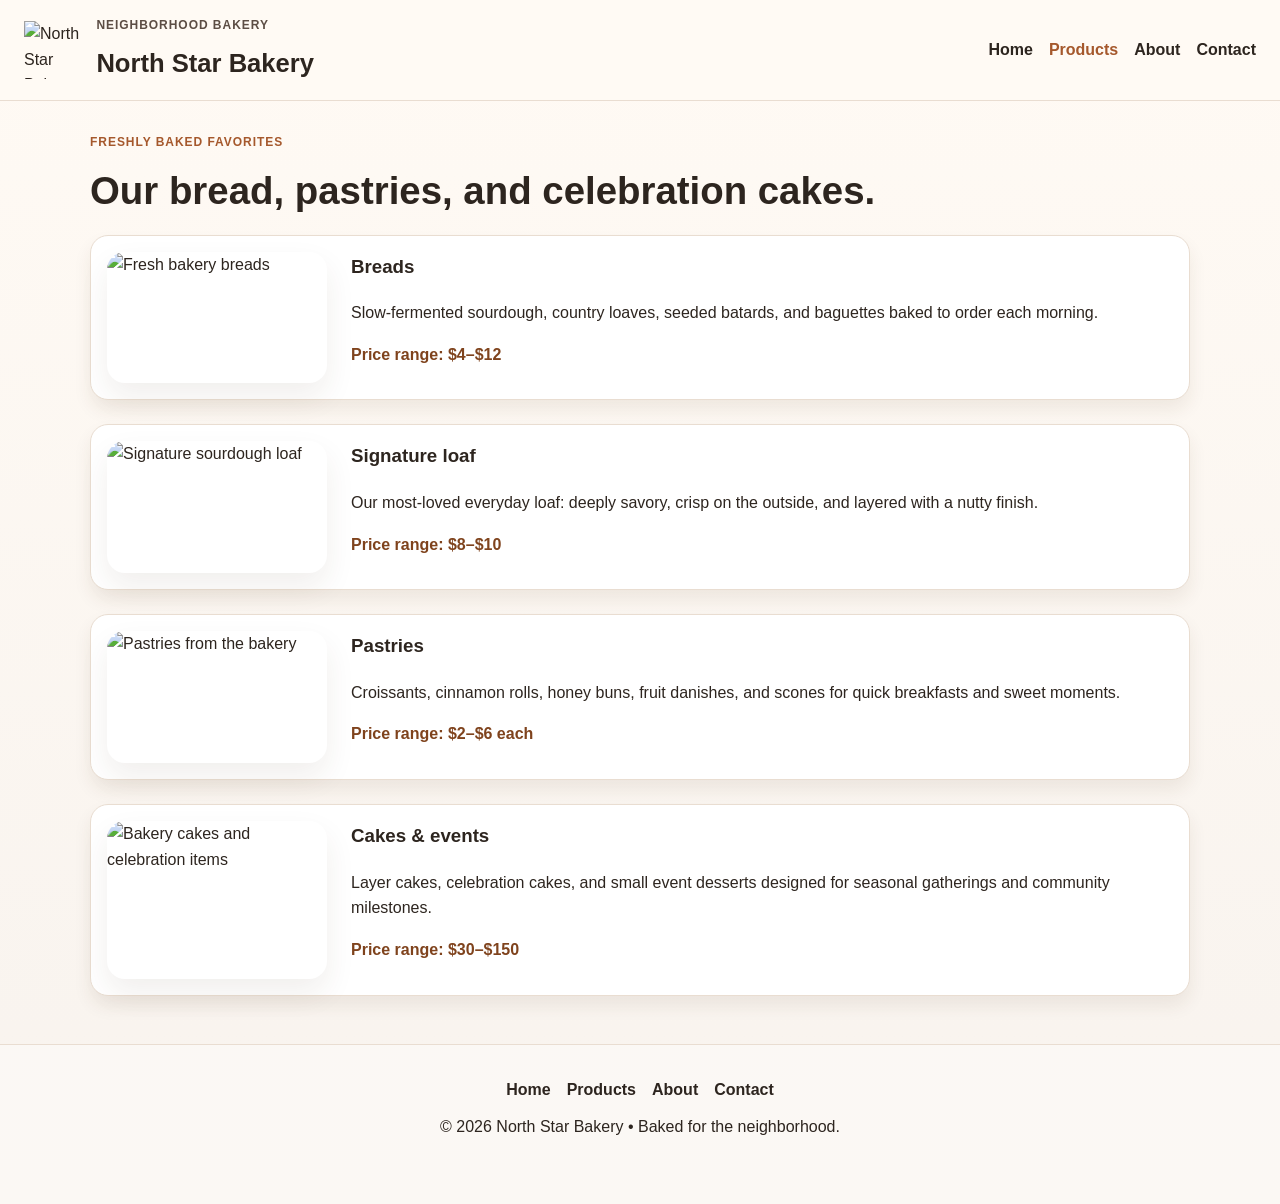
==== products.html @ 745a5985 "Create the North Star Bakery website with home, products, about, and contact pages." ====
<!doctype html>
<html lang="en">
<head>
  <meta charset="utf-8" />
  <meta name="viewport" content="width=device-width,initial-scale=1" />
  <meta name="description" content="View our breads, pastries, and cakes at North Star Bakery." />
  <title>North Star Bakery | Products</title>
  <link rel="stylesheet" href="css/styles.css" />
</head>
<body>
  <header class="site-header">
    <div class="brand-wrap">
      <img src="bakery-logo.png" alt="North Star Bakery logo" class="logo" />
      <div class="brand-copy">
        <p class="eyebrow">Neighborhood bakery</p>
        <h1>North Star Bakery</h1>
      </div>
    </div>

    <nav class="main-nav" aria-label="Main navigation">
      <a href="index.html">Home</a>
      <a href="products.html" class="active">Products</a>
      <a href="about.html">About</a>
      <a href="contact.html">Contact</a>
    </nav>
  </header>

  <main class="container page-content">
    <section class="page-intro">
      <p class="eyebrow accent">Freshly baked favorites</p>
      <h2>Our bread, pastries, and celebration cakes.</h2>
    </section>

    <section class="product-list">
      <article class="product-card">
        <img src="bakery-bread.jpg" alt="Fresh bakery breads" class="product-image" />
        <div>
          <h3>Breads</h3>
          <p>Slow-fermented sourdough, country loaves, seeded batards, and baguettes baked to order each morning.</p>
          <p class="price-range">Price range: $4–$12</p>
        </div>
      </article>

      <article class="product-card">
        <img src="bakery-signature-loaf.jpg" alt="Signature sourdough loaf" class="product-image" />
        <div>
          <h3>Signature loaf</h3>
          <p>Our most-loved everyday loaf: deeply savory, crisp on the outside, and layered with a nutty finish.</p>
          <p class="price-range">Price range: $8–$10</p>
        </div>
      </article>

      <article class="product-card">
        <img src="bakery-feature-small.jpg" alt="Pastries from the bakery" class="product-image" />
        <div>
          <h3>Pastries</h3>
          <p>Croissants, cinnamon rolls, honey buns, fruit danishes, and scones for quick breakfasts and sweet moments.</p>
          <p class="price-range">Price range: $2–$6 each</p>
        </div>
      </article>

      <article class="product-card">
        <img src="bakery-storefront.jpg" alt="Bakery cakes and celebration items" class="product-image" />
        <div>
          <h3>Cakes & events</h3>
          <p>Layer cakes, celebration cakes, and small event desserts designed for seasonal gatherings and community milestones.</p>
          <p class="price-range">Price range: $30–$150</p>
        </div>
      </article>
    </section>
  </main>

  <footer class="site-footer">
    <nav class="footer-nav" aria-label="Footer navigation">
      <a href="index.html">Home</a>
      <a href="products.html">Products</a>
      <a href="about.html">About</a>
      <a href="contact.html">Contact</a>
    </nav>
    <p>© <span id="year"></span> North Star Bakery • Baked for the neighborhood.</p>
  </footer>

  <script src="js/site.js"></script>
</body>
</html>
---- css/styles.css ----
* {
  box-sizing: border-box;
}

:root {
  --bg: #f8f3ee;
  --panel: #fffdf9;
  --card: #fff;
  --primary: #a5582c;
  --primary-dark: #7f431d;
  --text: #2d251f;
  --muted: #5c4d44;
  --line: #e9ddd1;
  --soft: #f1e2d5;
  --shadow: rgba(73, 45, 28, 0.08);
}

html {
  scroll-behavior: smooth;
}

body {
  margin: 0;
  font-family: Arial, Helvetica, sans-serif;
  color: var(--text);
  background: linear-gradient(180deg, #fffaf4 0%, var(--bg) 100%);
  line-height: 1.6;
}

img,
video,
audio {
  max-width: 100%;
  display: block;
}

a {
  color: var(--primary-dark);
  text-decoration: none;
}

a:hover {
  text-decoration: underline;
}

h1, h2, h3, p, ul {
  margin-top: 0;
}

.container {
  width: min(1100px, calc(100% - 2rem));
  margin: 0 auto;
}

.site-header {
  position: sticky;
  top: 0;
  z-index: 10;
  display: flex;
  justify-content: space-between;
  align-items: center;
  gap: 1rem;
  padding: 1rem 1.5rem;
  background: rgba(255, 250, 244, 0.94);
  border-bottom: 1px solid var(--line);
  backdrop-filter: blur(8px);
}

.brand-wrap {
  display: flex;
  align-items: center;
  gap: 0.9rem;
}

.logo {
  width: 58px;
  height: 58px;
  object-fit: contain;
}

.brand-copy h1 {
  margin: 0;
  font-size: clamp(1.4rem, 2vw, 2rem);
}

.eyebrow {
  margin-bottom: 0.5rem;
  letter-spacing: 0.08em;
  text-transform: uppercase;
  font-size: 0.75rem;
  font-weight: 700;
  color: var(--muted);
}

.eyebrow.accent {
  color: var(--primary);
}

.main-nav,
.footer-nav {
  display: flex;
  flex-wrap: wrap;
  gap: 1rem;
}

.main-nav a,
.footer-nav a {
  font-weight: 600;
  color: var(--text);
}

.main-nav a.active {
  color: var(--primary);
}

.hero {
  display: grid;
  grid-template-columns: 1.1fr 0.9fr;
  gap: 2rem;
  padding: 3rem 0 2rem;
  align-items: center;
}

.hero-image {
  border-radius: 18px;
  box-shadow: 0 20px 40px var(--shadow);
  width: 100%;
  height: auto;
  object-fit: cover;
}

.hero-copy h2 {
  font-size: clamp(2.2rem, 4vw, 3.5rem);
  line-height: 1.1;
}

.hero-actions {
  display: flex;
  gap: 1rem;
  flex-wrap: wrap;
  margin-top: 1.3rem;
}

.btn {
  display: inline-block;
  padding: 0.8rem 1.3rem;
  border-radius: 999px;
  border: 1px solid var(--primary);
  font-weight: 700;
  transition: 0.2s ease;
}

.btn.primary {
  background: var(--primary);
  color: white;
}

.btn.primary:hover {
  background: var(--primary-dark);
  text-decoration: none;
}

.btn.secondary {
  background: transparent;
  color: var(--primary-dark);
}

.info-grid {
  display: grid;
  grid-template-columns: repeat(2, minmax(0, 1fr));
  gap: 1.5rem;
  padding-top: 0.5rem;
  padding-bottom: 2rem;
}

.card {
  background: var(--card);
  border: 1px solid var(--line);
  border-radius: 18px;
  padding: 1.5rem;
  box-shadow: 0 10px 20px var(--shadow);
}

.card ul {
  padding-left: 1.2rem;
  margin-bottom: 0;
}

.hours-card p {
  margin-bottom: 0.4rem;
}

.feature {
  display: grid;
  grid-template-columns: 0.9fr 1.1fr;
  gap: 2rem;
  align-items: center;
  padding: 2rem 0;
}

.feature-copy h3,
.signature-copy h3,
.page-intro h2,
.story-block h2,
.contact-panel h2 {
  font-size: clamp(1.8rem, 3vw, 2.5rem);
  margin-bottom: 0.8rem;
}

.price-tag {
  margin-top: 1rem;
  font-weight: 700;
  color: var(--primary-dark);
}

.feature-image,
.signature-image,
.product-image {
  width: 100%;
  border-radius: 18px;
  box-shadow: 0 14px 30px var(--shadow);
}

.signature {
  display: grid;
  grid-template-columns: 1fr 1fr;
  gap: 2rem;
  align-items: center;
  padding: 2rem 0;
}

figure {
  margin: 0;
}

figcaption {
  margin-top: 0.8rem;
  color: var(--muted);
}

.media-section {
  padding: 2rem 0 3rem;
}

.page-content {
  padding-top: 2rem;
  padding-bottom: 3rem;
}

.product-list {
  display: grid;
  gap: 1.5rem;
}

.product-card {
  display: grid;
  grid-template-columns: 220px 1fr;
  gap: 1.5rem;
  background: var(--card);
  border: 1px solid var(--line);
  border-radius: 18px;
  padding: 1rem;
  box-shadow: 0 10px 18px var(--shadow);
}

.price-range {
  font-weight: 700;
  color: var(--primary-dark);
}

.story-block,
.story-grid,
.contact-layout {
  margin-bottom: 2rem;
}

.story-grid {
  display: grid;
  grid-template-columns: repeat(2, minmax(0, 1fr));
  gap: 1.5rem;
}

.contact-layout {
  display: grid;
  grid-template-columns: 1.3fr 0.7fr;
  gap: 1.5rem;
  align-items: start;
}

.contact-panel {
  background: var(--card);
  border: 1px solid var(--line);
  border-radius: 18px;
  padding: 1.5rem;
  box-shadow: 0 12px 24px var(--shadow);
}

.field {
  display: grid;
  gap: 0.45rem;
  margin-bottom: 1rem;
}

label {
  font-weight: 700;
}

input,
select,
textarea {
  width: 100%;
  padding: 0.8rem 0.9rem;
  border: 1px solid var(--line);
  border-radius: 12px;
  font: inherit;
  background: #fff;
}

input:focus,
select:focus,
textarea:focus {
  outline: 2px solid rgba(165, 88, 44, 0.2);
  border-color: var(--primary);
}

.info-panel {
  padding: 1.5rem;
}

.site-footer {
  padding: 2rem 1rem 3rem;
  text-align: center;
  border-top: 1px solid var(--line);
  background: rgba(255,255,255,0.35);
}

.footer-nav {
  justify-content: center;
  margin-bottom: 0.75rem;
}

@media (max-width: 820px) {
  .hero,
  .feature,
  .signature,
  .contact-layout,
  .story-grid,
  .info-grid {
    grid-template-columns: 1fr;
  }

  .product-card {
    grid-template-columns: 1fr;
  }

  .site-header {
    flex-direction: column;
    align-items: flex-start;
  }
}

@media (max-width: 560px) {
  .site-header {
    padding: 1rem;
  }

  .main-nav,
  .footer-nav {
    gap: 0.6rem 0.9rem;
  }

  .hero {
    padding-top: 2rem;
  }
}
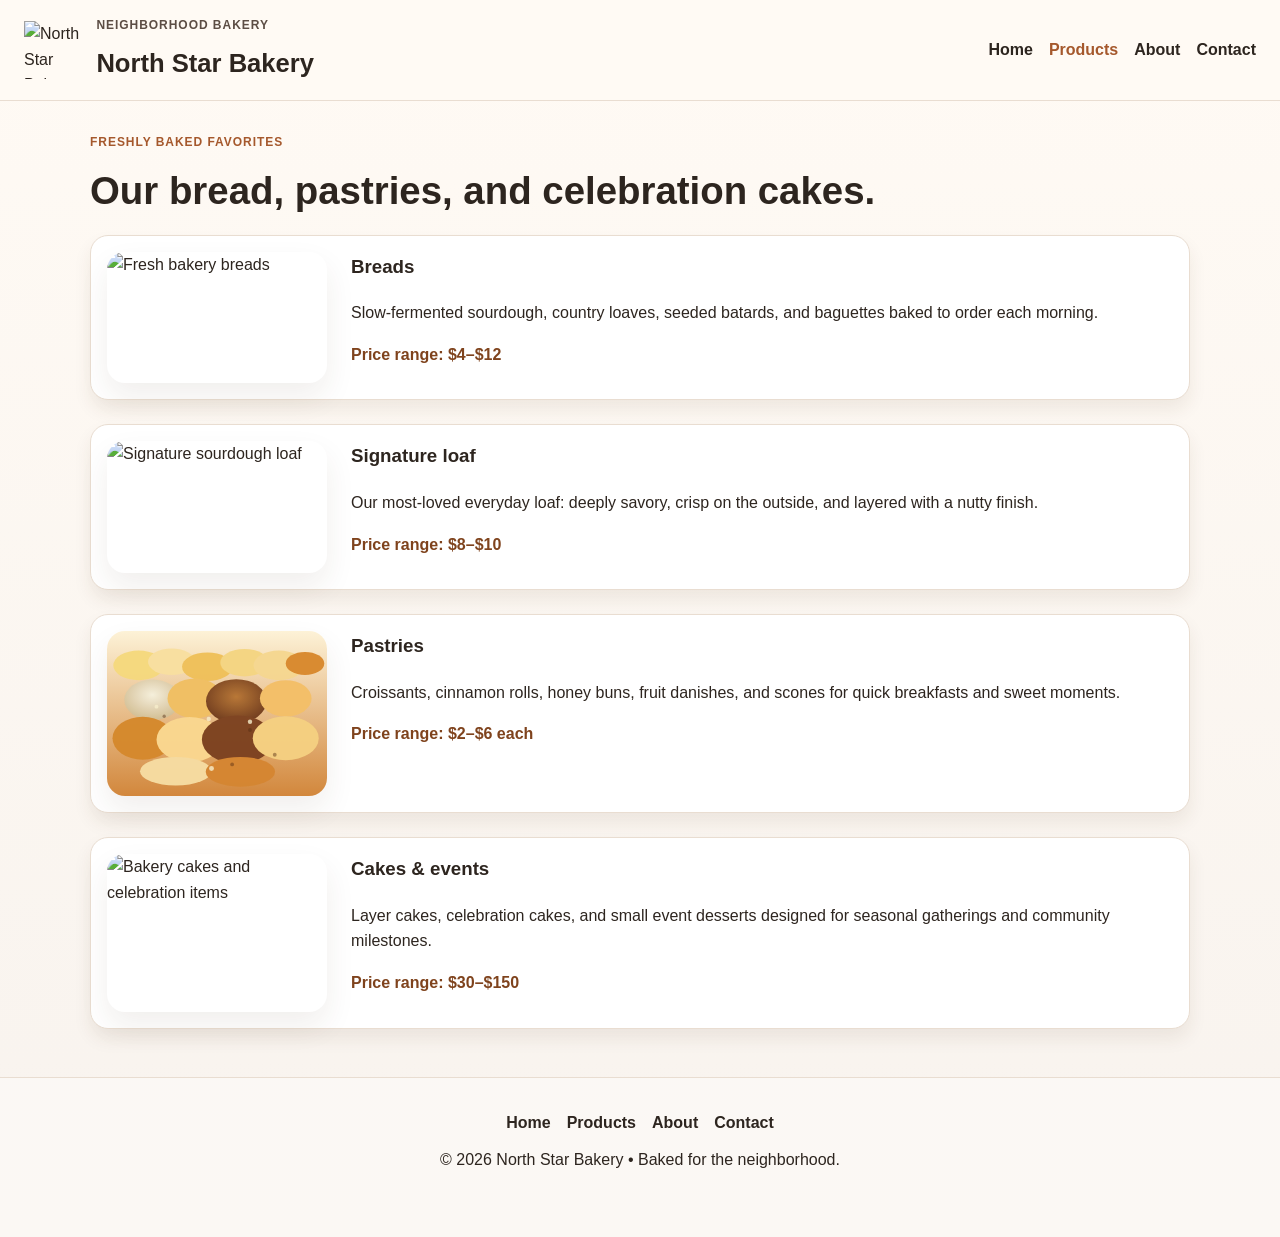
==== commit 046c5bc0: "Add the pastry display image to the bakery website as a featured image asset and use it on the home/" ====
--- a/products.html
+++ b/products.html
@@ -51,7 +51,7 @@
       </article>
 
       <article class="product-card">
-        <img src="bakery-feature-small.jpg" alt="Pastries from the bakery" class="product-image" />
+        <img src="bakery-feature-small.svg" alt="Pastries from the bakery" class="product-image" />
         <div>
           <h3>Pastries</h3>
           <p>Croissants, cinnamon rolls, honey buns, fruit danishes, and scones for quick breakfasts and sweet moments.</p>
